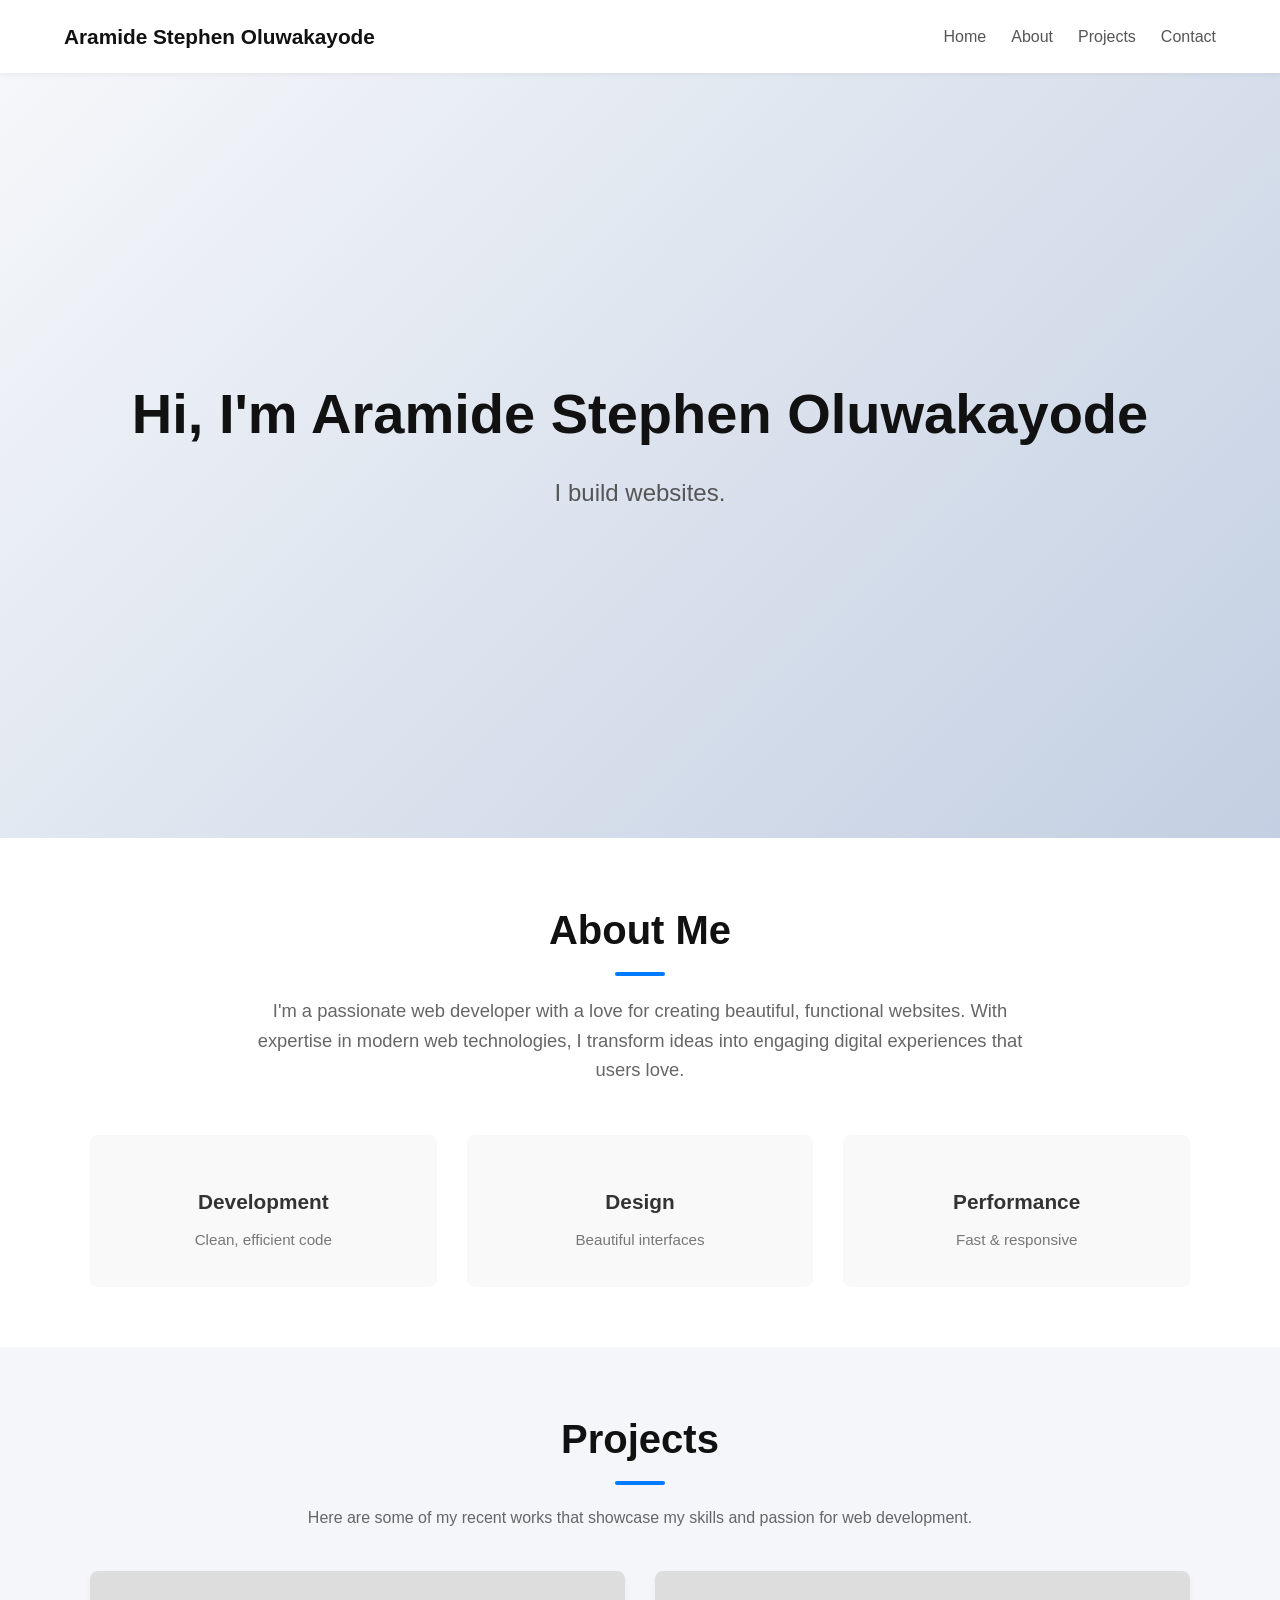
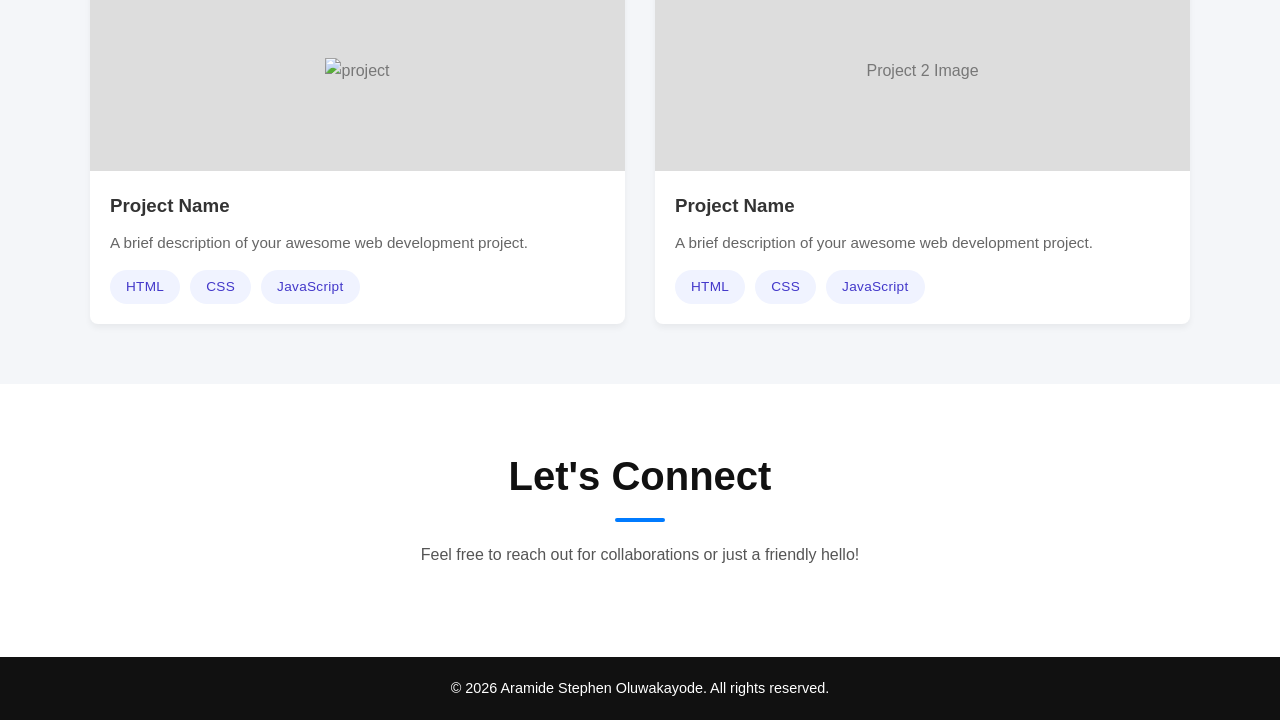
==== assets/index.html @ 283d0512 "first commit" ====
<!DOCTYPE >
<html lang="en">
<head>
    <meta charset="UTF-8">
    <meta name="viewport" content="width=device-width, initial-scale=1.0">
    <title>Aramide Stephen Oluwakayode | Web Developer Portfolio</title>
    <link rel="stylesheet" href="index.css">
</head>
<body>

    <header class="navbar">
        <div class="logo">Aramide Stephen Oluwakayode</div>
        <nav>
            <ul class="nav-links">
                <li><a href="#home">Home</a></li>
                <li><a href="#about">About</a></li>
                <li><a href="#projects">Projects</a></li>
                <li><a href="#contact">Contact</a></li>
            </ul>
        </nav>
    </header>

    <section id="home" class="hero-section">
        <div class="hero-content">
            <h1>Hi, I'm Aramide Stephen Oluwakayode</h1>
            <p>I build websites.</p>
        </div>
    </section>

    <section id="about" class="about-section">
        <div class="container">
            <h2>About Me</h2>
            <p class="about-lead">
                I'm a passionate web developer with a love for creating beautiful, 
                functional websites. With expertise in modern web technologies, 
                I transform ideas into engaging digital experiences that users love.
            </p>
            
            <div class="features-grid">
                <div class="feature-card">
                    <div class="icon-wrapper">
                        <i class="fa-solid fa-code"></i>
                    </div>
                    <h3>Development</h3>
                    <p>Clean, efficient code</p>
                </div>
                
                <div class="feature-card">
                    <div class="icon-wrapper">
                        <i class="fa-solid fa-palette"></i>
                    </div>
                    <h3>Design</h3>
                    <p>Beautiful interfaces</p>
                </div>
                
                <div class="feature-card">
                    <div class="icon-wrapper">
                        <i class="fa-solid fa-bolt"></i>
                    </div>
                    <h3>Performance</h3>
                    <p>Fast & responsive</p>
                </div>
            </div>
        </div>
    </section>

    <section id="projects" class="projects-section">
        <div class="container">
            <h2>Projects</h2>
            <p class="section-subtitle">Here are some of my recent works that showcase my skills and passion for web development.</p>
            
            <div class="projects-grid">
                <div class="project-card">
                    <div class="project-img-placeholder"> <img src="" alt="project"></div>
                    <div class="project-info">
                        <h3>Project Name</h3>
                        <p>A brief description of your awesome web development project.</p>
                        <div class="badge-container">
                          <span class="badge">HTML</span>
                          <span class="badge">CSS</span>
                          <span class="badge">JavaScript</span>
            </div>
                        
                    </div>
                </div>
                <div class="project-card">
                    <div class="project-img-placeholder">Project 2 Image</div>
                    <div class="project-info">
                        <h3>Project Name</h3>
                        <p>A brief description of your awesome web development project.</p>
                        <div class="badge-container">
                           <span class="badge">HTML</span>
                           <span class="badge">CSS</span>
                           <span class="badge">JavaScript</span>  
                    </div>
                </div>
            </div>
        </div>
        </div>
    </section>

    <section id="contact" class="contact-section">
        <div class="container">
            <h2>Let's Connect</h2>
            <p>Feel free to reach out for collaborations or just a friendly hello!</p>
            
            <div class="social-links">
                <a href="#" target="_blank" aria-label="GitHub"><i class="fa-brands fa-github"></i></a>
                <a href="#" target="_blank" aria-label="LinkedIn"><i class="fa-brands fa-linkedin"></i></a>
                <a href="#" target="_blank" aria-label="Twitter"><i class="fa-brands fa-x-twitter"></i></a>
                <a href="mailto:stephenkay082@gmail.com" aria-label="Email"><i class="fa-solid fa-envelope"></i></a>
            </div>
        </div>
    </section>

    <footer>
        <p>&copy; 2026 Aramide Stephen Oluwakayode. All rights reserved.</p>
    </footer>

</body>
</html>
---- assets/index.css ----
/* --- Global Styles & Reset --- */
* {
    margin: 0;
    padding: 0;
    box-sizing: border-box;
}

html {
    scroll-behavior: smooth;
    font-family: 'Segoe UI', Tahoma, Geneva, Verdana, sans-serif;
    color: #333;
    background-color: #fcfcfc;
}

body {
    line-height: 1.6;
}

.container {
    width: 90%;
    max-width: 1100px;
    margin: 0 auto;
    padding: 60px 0;
}

h2 {
    font-size: 2.5rem;
    text-align: center;
    margin-bottom: 20px;
    color: #111;
    position: relative;
}

h2::after {
    content: '';
    display: block;
    width: 50px;
    height: 4px;
    background-color: #007bff;
    margin: 10px auto 0 auto;
    border-radius: 2px;
}

/* --- Navigation Bar --- */
.navbar {
    display: flex;
    justify-content: space-between;
    align-items: center;
    padding: 20px 5%;
    background-color: #ffffff;
    box-shadow: 0 2px 5px rgba(0,0,0,0.05);
    position: sticky;
    top: 0;
    z-index: 1000;
}

.navbar .logo {
    font-weight: 700;
    font-size: 1.3rem;
    color: #111;
}

.nav-links {
    display: flex;
    list-style: none;
}

.nav-links li {
    margin-left: 25px;
}

.nav-links a {
    text-decoration: none;
    color: #555;
    font-weight: 500;
    transition: color 0.3s ease;
}

.nav-links a:hover {
    color: #007bff;
}

/* --- Hero Section --- */
.hero-section {
    height: 85vh;
    display: flex;
    justify-content: center;
    align-items: center;
    background: linear-gradient(135deg, #f5f7fa 0%, #c3cfe2 100%);
    text-align: center;
    padding: 0 20px;
}

.hero-content h1 {
    font-size: 3.5rem;
    margin-bottom: 15px;
    color: #111;
}

.hero-content p {
    font-size: 1.5rem;
    color: #555;
    margin-bottom: 30px;
}

.btn {
    display: inline-block;
    padding: 12px 30px;
    background-color: #111;
    color: #fff;
    text-decoration: none;
    border-radius: 25px;
    font-weight: 500;
    transition: background-color 0.3s ease, transform 0.2s ease;
}

.btn:hover {
    background-color: #007bff;
    transform: translateY(-2px);
}

/* --- About Me Section --- */
.about-section {
    background-color: #ffffff;
    text-align: center;
}

.about-lead {
    max-width: 800px;
    margin: 0 auto 50px auto;
    font-size: 1.15rem;
    color: #666;
}

.features-grid {
    display: grid;
    grid-template-columns: repeat(auto-fit, minmax(250px, 1fr));
    gap: 30px;
    margin-top: 20px;
}

.feature-card {
    background-color: #f9f9f9;
    padding: 35px 20px;
    border-radius: 8px;
    transition: transform 0.3s ease, box-shadow 0.3s ease;
}

.feature-card:hover {
    transform: translateY(-5px);
    box-shadow: 0 10px 20px rgba(0,0,0,0.05);
}

.icon-wrapper {
    font-size: 2.5rem;
    color: #007bff;
    margin-bottom: 15px;
}

.feature-card h3 {
    margin-bottom: 10px;
    font-size: 1.3rem;
}

.feature-card p {
    color: #777;
    font-size: 0.95rem;
}

/* --- Projects Section --- */
.projects-section {
    background-color: #f4f6f9;
}

.section-subtitle {
    text-align: center;
    color: #666;
    margin-bottom: 40px;
}

.projects-grid {
    display: grid;
    grid-template-columns: repeat(auto-fit, minmax(320px, 1fr));
    gap: 30px;
}

.project-card {
    background-color: #ffffff;
    border-radius: 8px;
    overflow: hidden;
    box-shadow: 0 4px 6px rgba(0,0,0,0.05);
}

.project-img-placeholder {
    height: 200px;
    background-color: #ddd;
    display: flex;
    justify-content: center;
    align-items: center;
    color: #777;
    font-weight: 500;
}

.project-info {
    padding: 20px;
}

.project-info h3 {
    margin-bottom: 10px;
}

.project-info p {
    color: #666;
    font-size: 0.95rem;
    margin-bottom: 15px;
}

.badge-container {
    display: flex;
    flex-wrap: wrap;
    gap: 10px;          
    margin-top: 15px;   
}

.badge {
    background-color: #f0f3ff; 
    color: #4338ca;          
    font-size: 0.85rem;
    font-weight: 500;
    padding: 6px 16px;         
    border-radius: 20px;       
    display: inline-block;
    letter-spacing: 0.3px;
}
.project-link {
    text-decoration: none;
    color: #007bff;
    font-weight: 600;
}

.project-link:hover {
    text-decoration: underline;
}

/* --- Contact Section --- */
.contact-section {
    background-color: #ffffff;
    text-align: center;
}

.contact-section p {
    margin-bottom: 30px;
    color: #555;
}

.social-links {
    display: flex;
    justify-content: center;
    gap: 25px;
}

.social-links a {
    font-size: 1.8rem;
    color: #333;
    transition: color 0.3s ease, transform 0.2s ease;
}

.social-links a:hover {
    color: #007bff;
    transform: scale(1.15);
}

/* --- Footer --- */
footer {
    background-color: #111;
    color: #fff;
    text-align: center;
    padding: 20px 0;
    font-size: 0.9rem;
}

/* --- Responsive Adjustments --- */
@media (max-width: 768px) {
    .navbar {
        flex-direction: column;
        gap: 15px;
    }
    
    .nav-links li {
        margin: 0 12px;
    }

    .hero-content h1 {
        font-size: 2.5rem;
    }
    
    .hero-content p {
        font-size: 1.2rem;
    }
}
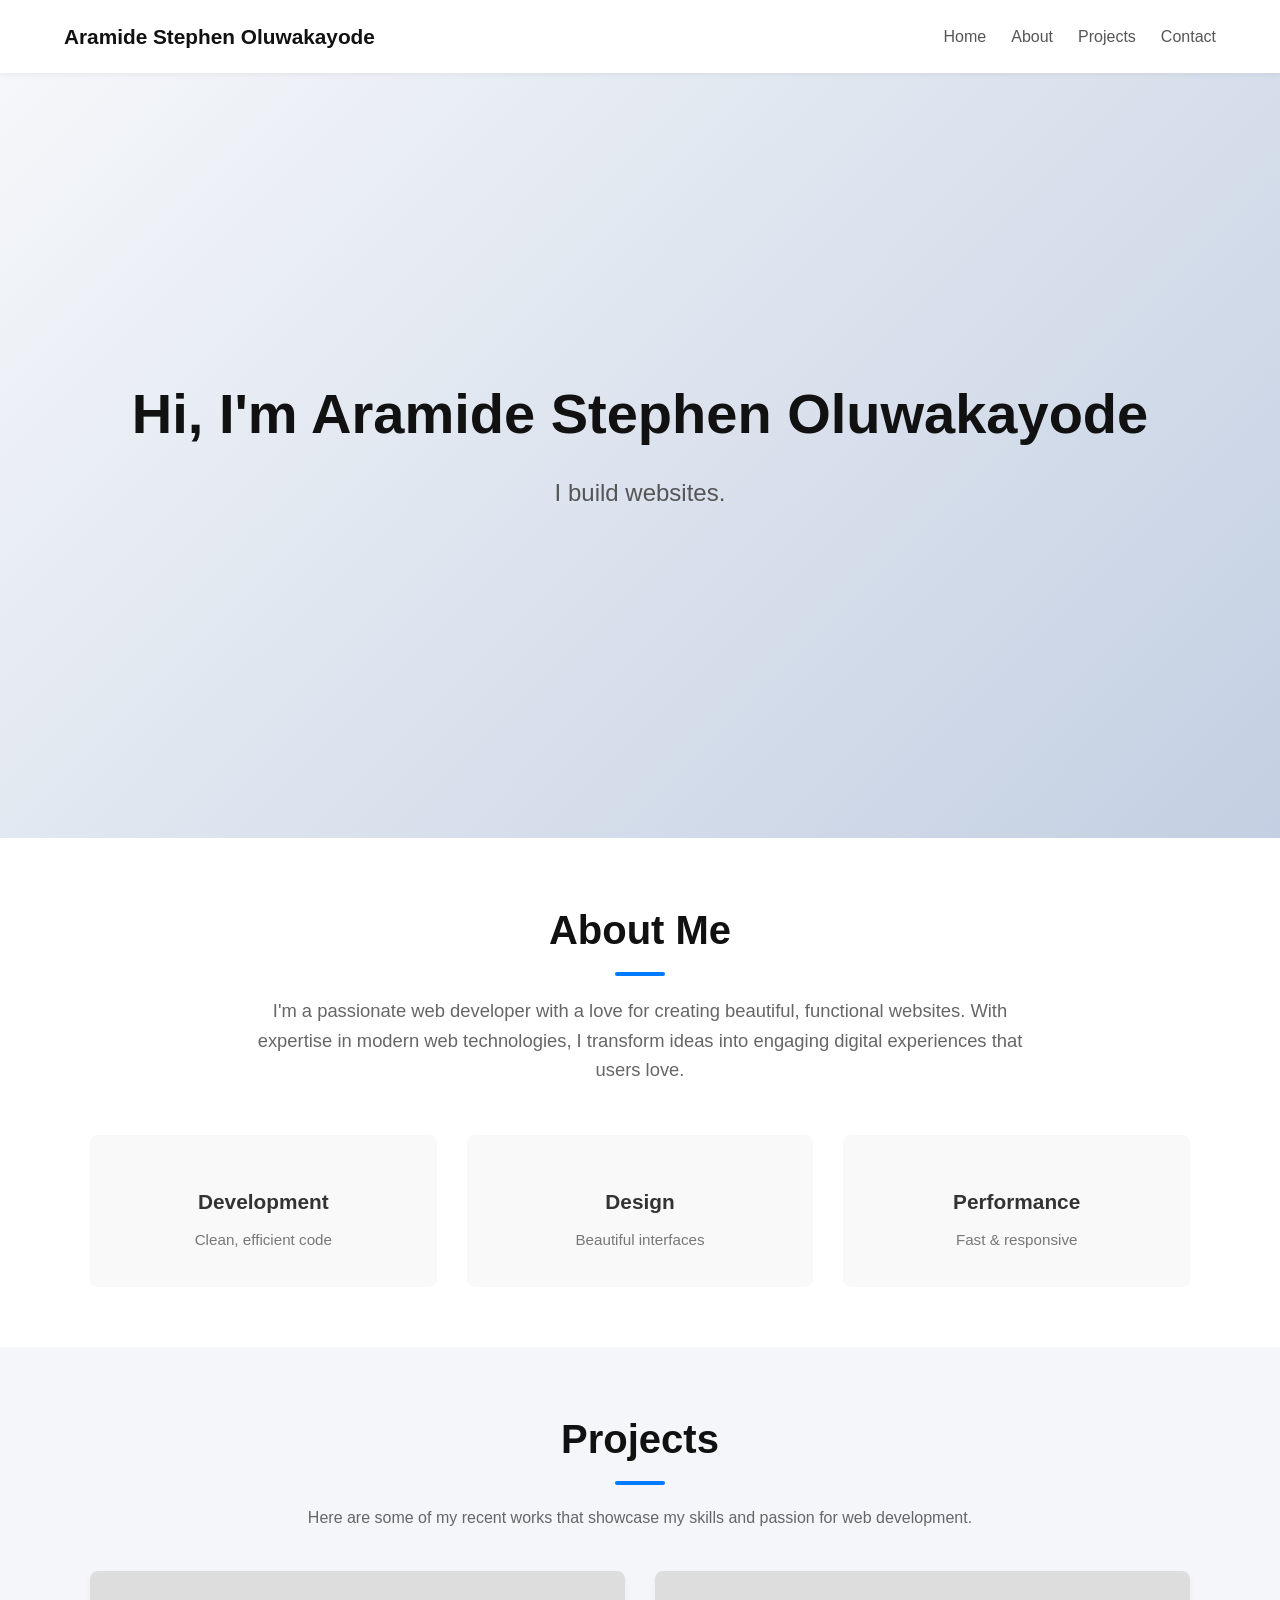
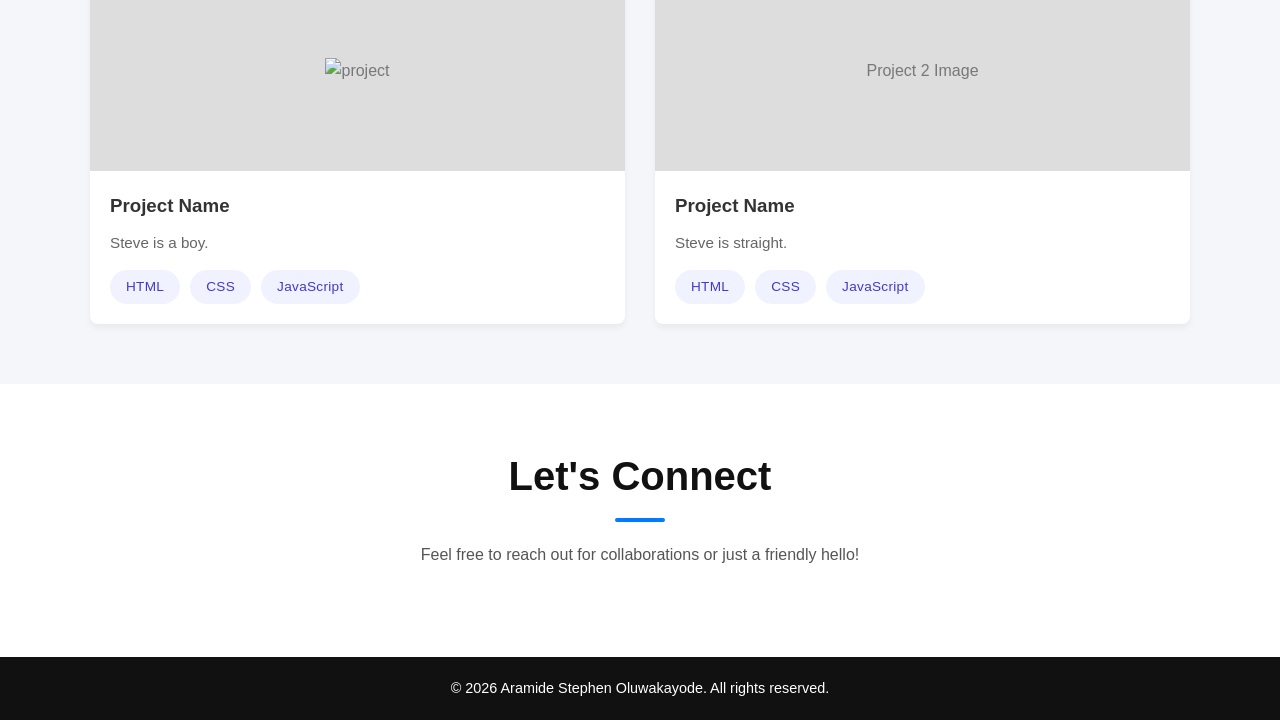
==== commit 044b719c: "changed a paragraph" ====
--- a/assets/index.html
+++ b/assets/index.html
@@ -74,7 +74,7 @@
                     <div class="project-img-placeholder"> <img src="" alt="project"></div>
                     <div class="project-info">
                         <h3>Project Name</h3>
-                        <p>A brief description of your awesome web development project.</p>
+                        <p>Steve is a boy.</p>
                         <div class="badge-container">
                           <span class="badge">HTML</span>
                           <span class="badge">CSS</span>
@@ -87,7 +87,7 @@
                     <div class="project-img-placeholder">Project 2 Image</div>
                     <div class="project-info">
                         <h3>Project Name</h3>
-                        <p>A brief description of your awesome web development project.</p>
+                        <p>Steve is straight.</p>
                         <div class="badge-container">
                            <span class="badge">HTML</span>
                            <span class="badge">CSS</span>
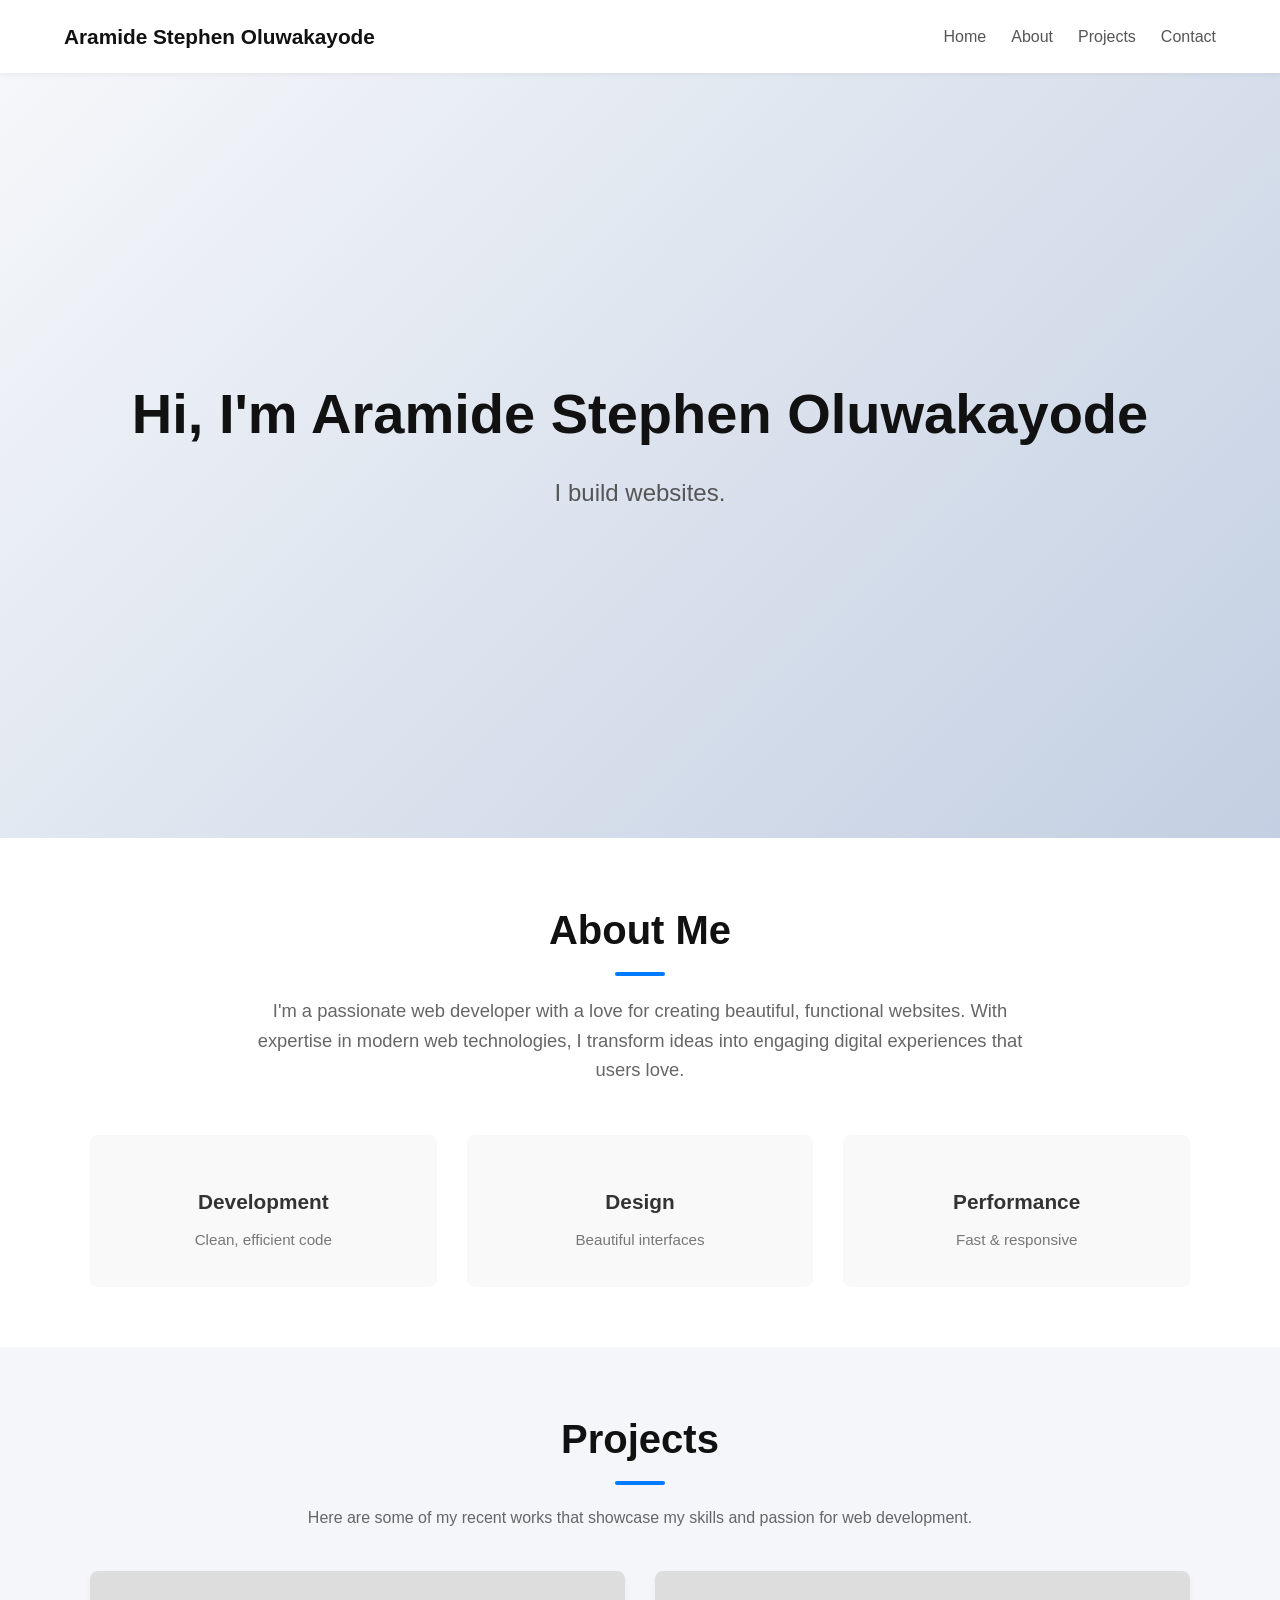
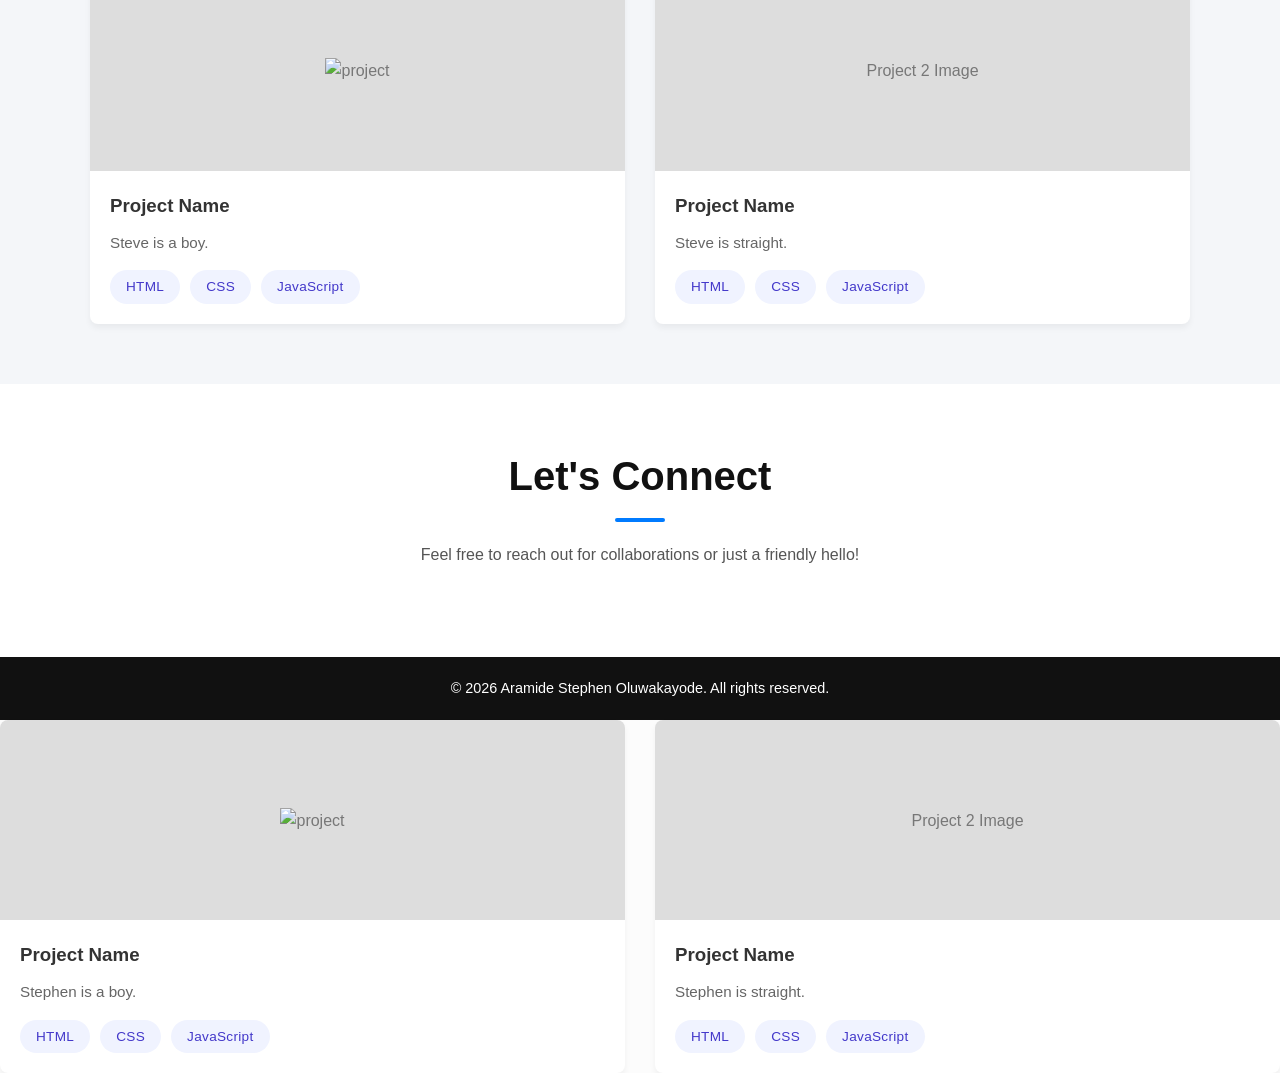
==== commit 5adfcb85: "changed project section" ====
--- a/assets/index.html
+++ b/assets/index.html
@@ -118,4 +118,36 @@
     </footer>
 
 </body>
-</html>+</html>
+
+
+
+
+
+
+
+
+<div class="projects-grid">
+                <div class="project-card">
+                    <div class="project-img-placeholder"> <img src="" alt="project"></div>
+                    <div class="project-info">
+                        <h3>Project Name</h3>
+                        <p>Stephen is a boy.</p>
+                        <div class="badge-container">
+                          <span class="badge">HTML</span>
+                          <span class="badge">CSS</span>
+                          <span class="badge">JavaScript</span>
+            </div>
+                        
+                    </div>
+                </div>
+                <div class="project-card">
+                    <div class="project-img-placeholder">Project 2 Image</div>
+                    <div class="project-info">
+                        <h3>Project Name</h3>
+                        <p>Stephen is straight.</p>
+                        <div class="badge-container">
+                           <span class="badge">HTML</span>
+                           <span class="badge">CSS</span>
+                           <span class="badge">JavaScript</span>  
+                    </div>
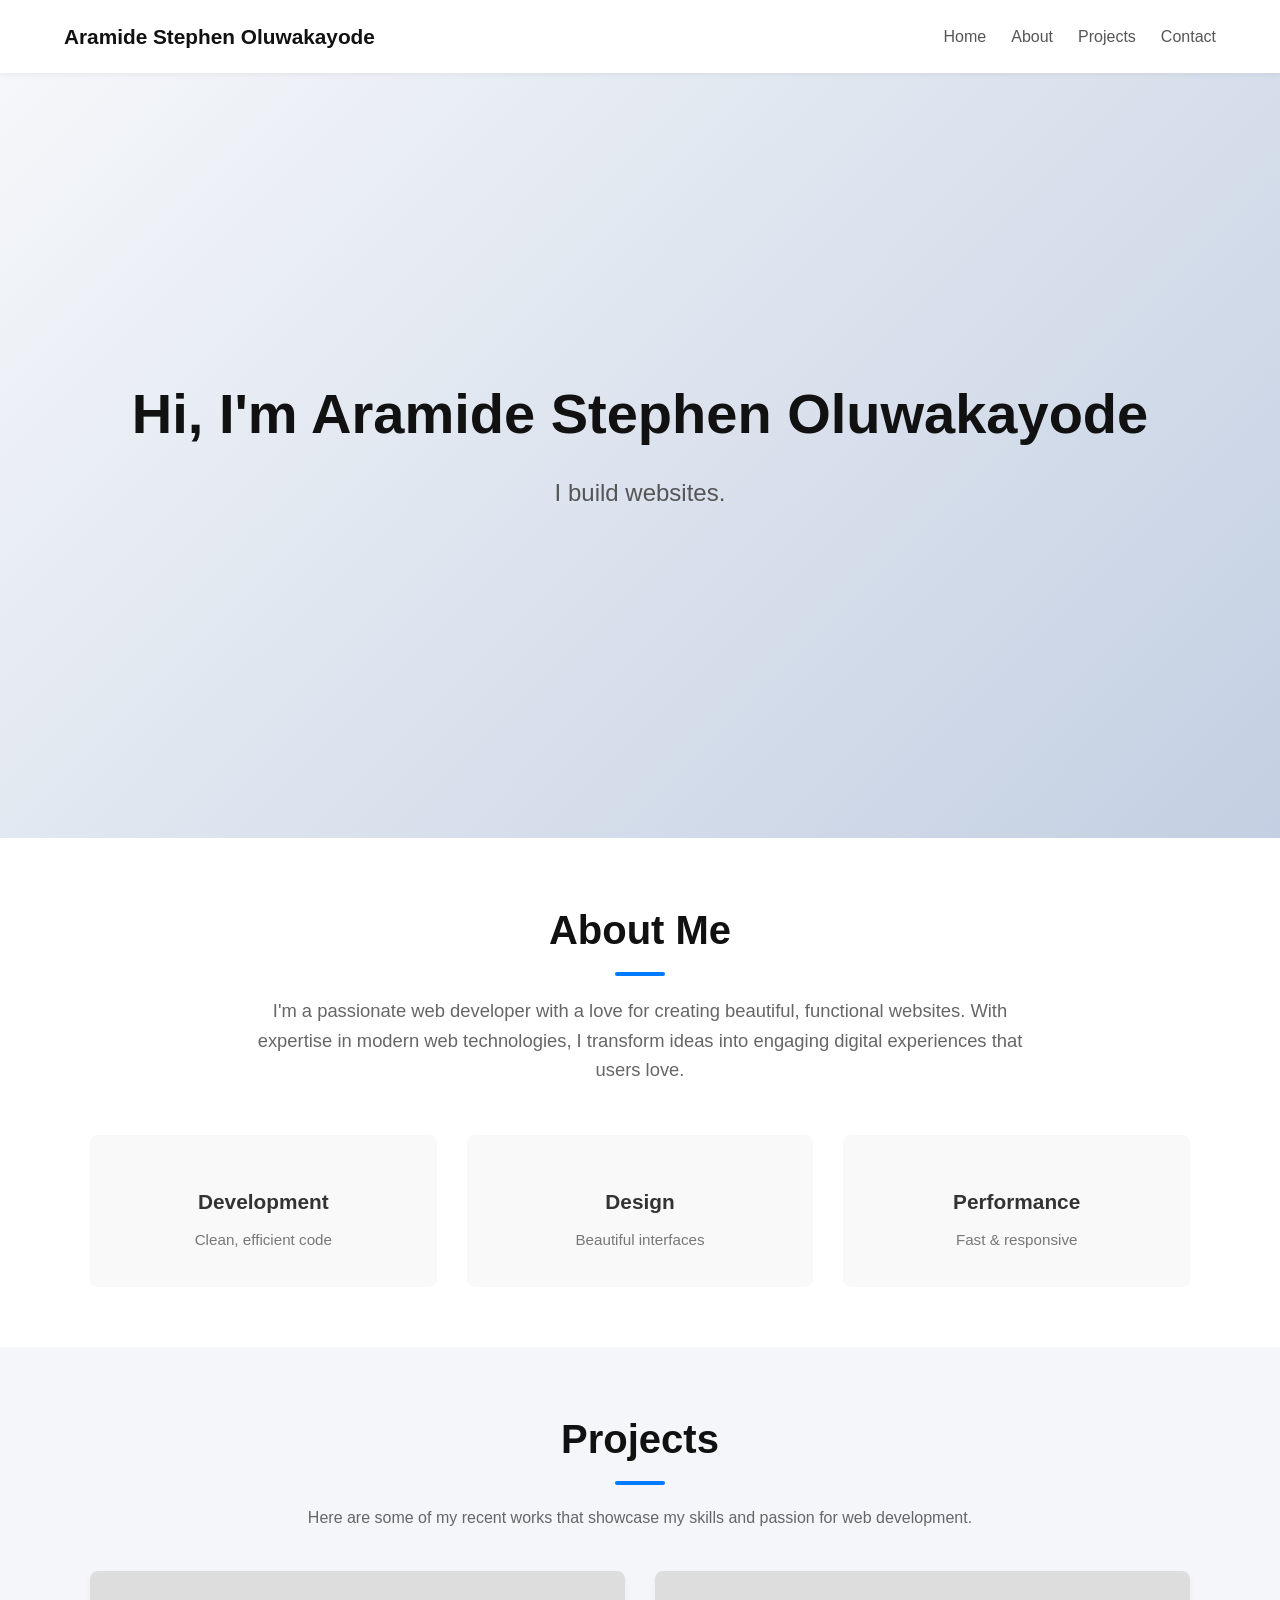
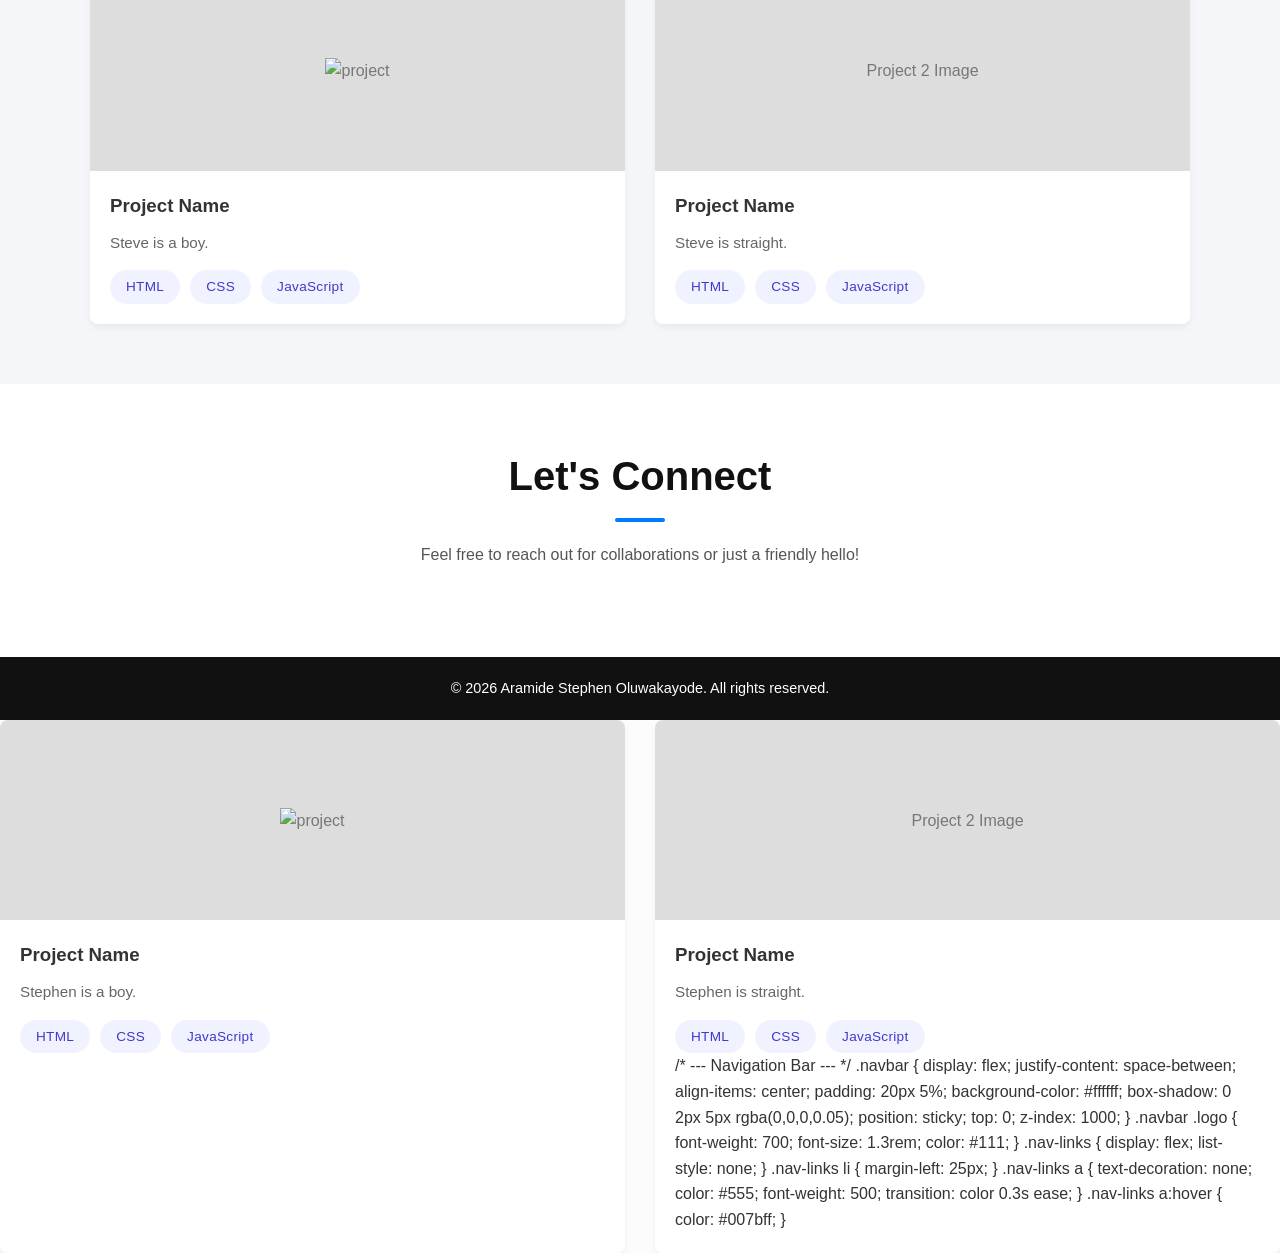
==== commit 82cc7fba: "Navbar adjusted" ====
--- a/assets/index.html
+++ b/assets/index.html
@@ -150,4 +150,44 @@
                            <span class="badge">HTML</span>
                            <span class="badge">CSS</span>
                            <span class="badge">JavaScript</span>  
-                    </div>+                    </div>
+
+
+                    /* --- Navigation Bar --- */
+.navbar {
+    display: flex;
+    justify-content: space-between;
+    align-items: center;
+    padding: 20px 5%;
+    background-color: #ffffff;
+    box-shadow: 0 2px 5px rgba(0,0,0,0.05);
+    position: sticky;
+    top: 0;
+    z-index: 1000;
+}
+
+.navbar .logo {
+    font-weight: 700;
+    font-size: 1.3rem;
+    color: #111;
+}
+
+.nav-links {
+    display: flex;
+    list-style: none;
+}
+
+.nav-links li {
+    margin-left: 25px;
+}
+
+.nav-links a {
+    text-decoration: none;
+    color: #555;
+    font-weight: 500;
+    transition: color 0.3s ease;
+}
+
+.nav-links a:hover {
+    color: #007bff;
+}
